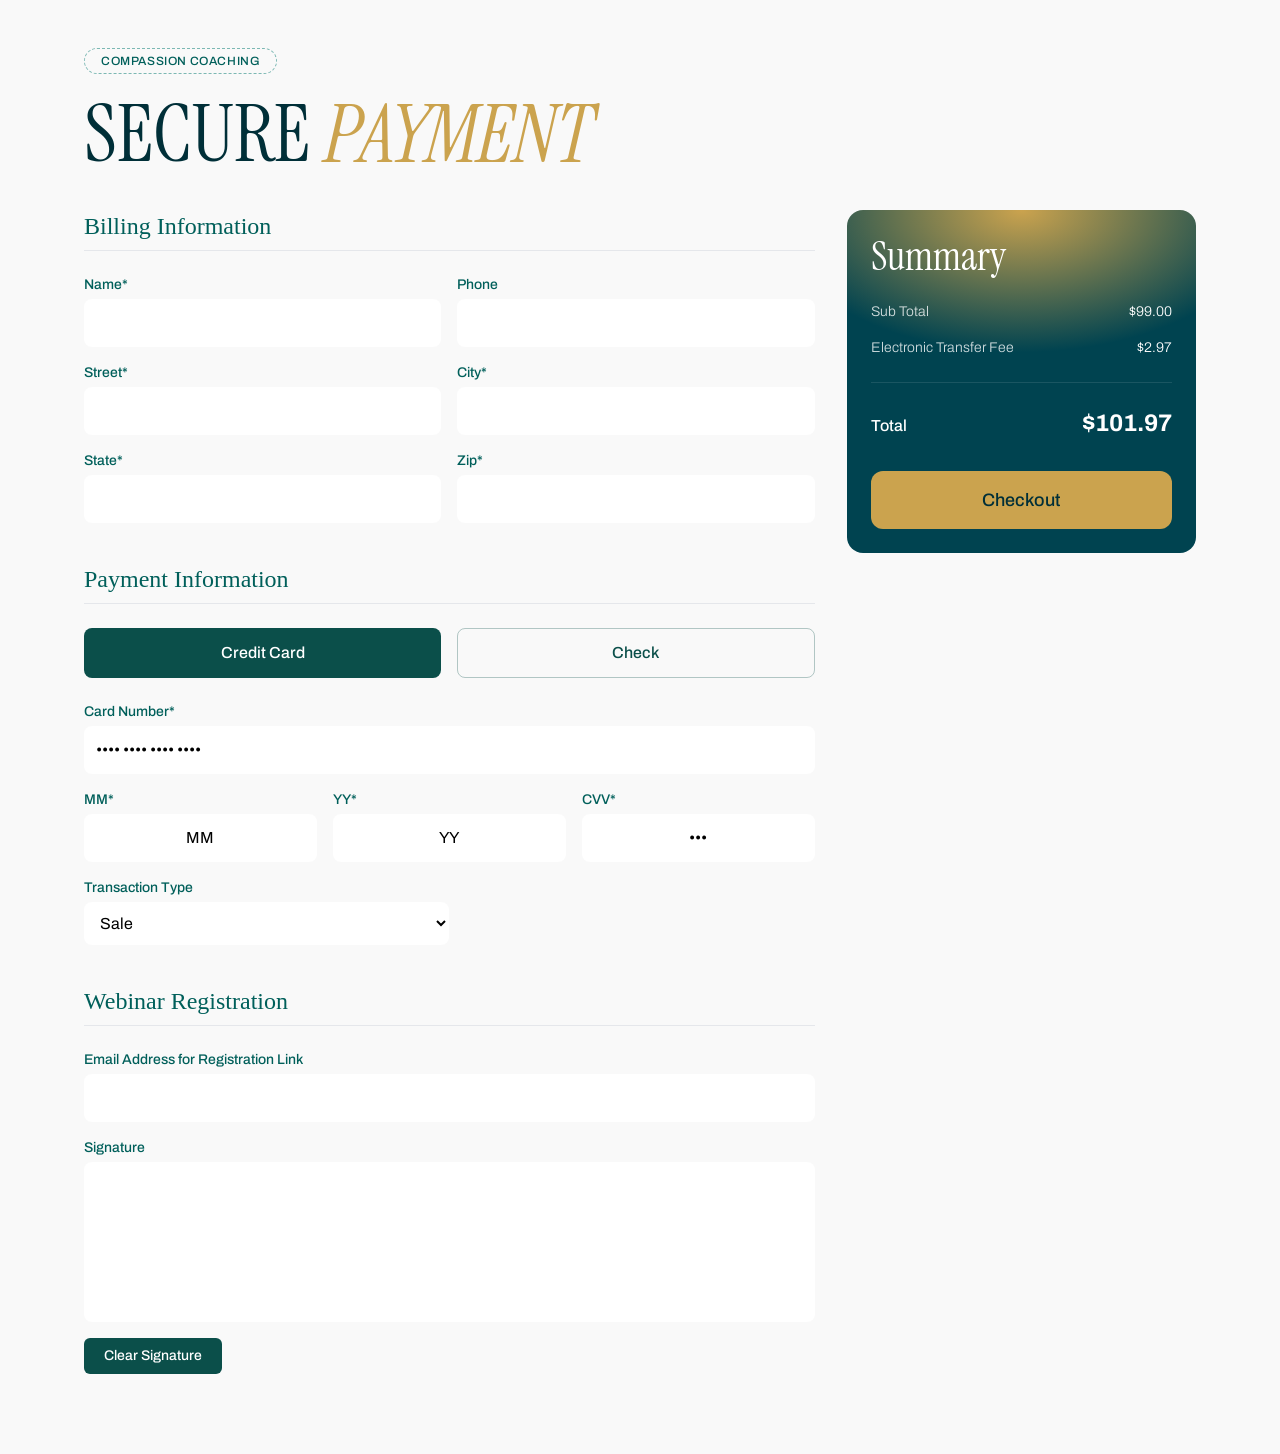
==== payment.html @ c7cd7813 "payment page" ====
<!doctype html>
<html lang="en">

<head>
    <meta charset="UTF-8" />
    <meta name="viewport" content="width=device-width, initial-scale=1.0" />
    <title>The Friehiet Course</title>
    <link rel="stylesheet" href="assets/css/splide.min.css" />
    <link rel="stylesheet" href="assets/css/style.css" />
</head>

<body>

    <section class="bg-[#f9f9f9] min-h-screen py-12 px-4 md:px-8 lg:px-16">

        <div class="container">
            <form class="mb-8">

                <div class="mb-8">
                    <div
                        class="inline-block border border-dashed border-teal-700/50 rounded-full px-4 py-1 text-xs uppercase tracking-wider font-medium mb-4 text-teal-800">
                        Compassion Coaching
                    </div>
                    <h1 class="text-primary text-[80px] font-normal leading-[110%] font-instrument">
                        SECURE <span class="text-secondary instrument-font-italic">PAYMENT</span>
                    </h1>
                </div>

                <div class="grid grid-cols-1 lg:grid-cols-3 gap-8 items-start">

                    <div class="lg:col-span-2 space-y-10">

                        <!-- Billing -->
                        <div>
                            <h2 class="text-2xl font-serif text-teal-800 border-b border-gray-200 pb-2 mb-6">
                                Billing Information
                            </h2>

                            <div class="grid grid-cols-1 md:grid-cols-2 gap-4">
                                <div>
                                    <label class="block text-sm font-medium text-teal-800 mb-1">Name*</label>
                                    <input type="text" required
                                        class="w-full bg-white border-0 rounded-lg p-3 focus:ring-2 focus:ring-teal-700 outline-none">
                                </div>

                                <div>
                                    <label class="block text-sm font-medium text-teal-800 mb-1">Phone</label>
                                    <input type="tel"
                                        class="w-full bg-white border-0 rounded-lg p-3 focus:ring-2 focus:ring-teal-700 outline-none">
                                </div>

                                <div>
                                    <label class="block text-sm font-medium text-teal-800 mb-1">Street*</label>
                                    <input type="text" required
                                        class="w-full bg-white border-0 rounded-lg p-3 focus:ring-2 focus:ring-teal-700 outline-none">
                                </div>

                                <div>
                                    <label class="block text-sm font-medium text-teal-800 mb-1">City*</label>
                                    <input type="text" required
                                        class="w-full bg-white border-0 rounded-lg p-3 focus:ring-2 focus:ring-teal-700 outline-none">
                                </div>

                                <div>
                                    <label class="block text-sm font-medium text-teal-800 mb-1">State*</label>
                                    <input type="text" required
                                        class="w-full bg-white border-0 rounded-lg p-3 focus:ring-2 focus:ring-teal-700 outline-none">
                                </div>

                                <div>
                                    <label class="block text-sm font-medium text-teal-800 mb-1">Zip*</label>
                                    <input type="text" required
                                        class="w-full bg-white border-0 rounded-lg p-3 focus:ring-2 focus:ring-teal-700 outline-none">
                                </div>
                            </div>
                        </div>

                        <!-- Payment -->
                        <div>
                            <h2 class="text-2xl font-serif text-teal-800 border-b border-gray-200 pb-2 mb-6">
                                Payment Information
                            </h2>

                            <div class="grid grid-cols-2 gap-4 mb-6">
                                <button type="button" class="bg-teal-900 text-white font-medium py-3 rounded-lg">
                                    Credit Card
                                </button>
                                <button type="button"
                                    class="bg-transparent border border-teal-900/30 text-teal-900 font-medium py-3 rounded-lg hover:bg-white transition-colors">
                                    Check
                                </button>
                            </div>

                            <div class="space-y-4">

                                <div>
                                    <label class="block text-sm font-medium text-teal-800 mb-1">Card Number*</label>
                                    <input type="text" required placeholder="•••• •••• •••• ••••"
                                        class="w-full bg-white border-0 rounded-lg p-3 focus:ring-2 focus:ring-teal-700 outline-none">
                                </div>

                                <div class="grid grid-cols-3 gap-4">
                                    <div>
                                        <label class="block text-sm font-medium text-teal-800 mb-1">MM*</label>
                                        <input type="text" required maxlength="2" placeholder="MM"
                                            class="w-full bg-white border-0 rounded-lg p-3 text-center focus:ring-2 focus:ring-teal-700 outline-none">
                                    </div>

                                    <div>
                                        <label class="block text-sm font-medium text-teal-800 mb-1">YY*</label>
                                        <input type="text" required maxlength="2" placeholder="YY"
                                            class="w-full bg-white border-0 rounded-lg p-3 text-center focus:ring-2 focus:ring-teal-700 outline-none">
                                    </div>

                                    <div>
                                        <label class="block text-sm font-medium text-teal-800 mb-1">CVV*</label>
                                        <input type="password" required maxlength="4" placeholder="•••"
                                            class="w-full bg-white border-0 rounded-lg p-3 text-center focus:ring-2 focus:ring-teal-700 outline-none">
                                    </div>
                                </div>

                                <div class="w-full md:w-1/2">
                                    <label class="block text-sm font-medium text-teal-800 mb-1">Transaction Type</label>
                                    <select
                                        class="w-full bg-white border-0 rounded-lg p-3 focus:ring-2 focus:ring-teal-700 outline-none">
                                        <option>Sale</option>
                                        <option>Authorization</option>
                                    </select>
                                </div>

                            </div>
                        </div>

                        <!-- Registration -->
                        <div class="space-y-4">
                            <h2 class="text-2xl font-serif text-teal-800 border-b border-gray-200 pb-2 mb-6">
                                Webinar Registration
                            </h2>

                            <div>
                                <label class="block text-sm font-medium text-teal-800 mb-1">
                                    Email Address for Registration Link
                                </label>
                                <input type="email"
                                    class="w-full bg-white border-0 rounded-lg p-3 focus:ring-2 focus:ring-teal-700 outline-none">
                            </div>

                            <div>
                                <label class="block text-sm font-medium text-teal-800 mb-1">
                                    Signature
                                </label>
                                <div
                                    class="w-full bg-white border-0 rounded-lg h-40 relative focus-within:ring-2 focus-within:ring-teal-700">
                                    <canvas class="w-full h-full rounded-lg absolute inset-0"></canvas>
                                </div>
                            </div>

                            <button type="button"
                                class="bg-teal-900 text-white px-5 py-2 rounded-md text-sm font-medium hover:bg-teal-800 transition-colors">
                                Clear Signature
                            </button>
                        </div>

                    </div>

                    <!-- Summary -->
                    <div class="lg:col-span-1 lg:sticky lg:top-12">
                        <div
                            class="rounded-2xl p-6 text-white relative overflow-hidden bg-[url('/assets/images/summary-card-bg.svg')] bg-cover bg-center">

                            <h3 class="text-white text-[40px] font-normal leading-[110%] font-instrument mb-6">Summary</h3>

                            <div class="space-y-4 text-sm font-light border-b border-white/10 pb-6">
                                <div class="flex justify-between">
                                    <span class="opacity-80">Sub Total</span>
                                    <span>$99.00</span>
                                </div>
                                <div class="flex justify-between">
                                    <span class="opacity-80">Electronic Transfer Fee</span>
                                    <span>$2.97</span>
                                </div>
                            </div>

                            <div class="flex justify-between items-baseline pt-6 mb-8">
                                <span class="text-base font-medium">Total</span>
                                <span class="text-2xl font-bold">$101.97</span>
                            </div>

                            <div class="w-full">
                                <a href="#"
                                    class="gsap-text-hover w-full block px-5 sm:px-8 py-3.75 rounded-xl bg-secondary text-primary text-lg font-medium hover:bg-white hover:text-secondary transition duration-300 justify-center">

                                    <span class="gsap-text-hover-inner">
                                        <span class="text">Checkout</span>
                                        <span class="text-hover">Checkout</span>
                                    </span>

                                </a>
                            </div>

                        </div>
                    </div>

                </div>

            </form>
        </div>

    </section>

    <script src="assets/js/gsap.min.js"></script>
    <script src="assets/js/ScrollTrigger.min.js"></script>
    <script src="assets/js/SplitText.min.js"></script>
    <script src="assets/js/splide.min.js"></script>
    <script src="assets/js/splide-extension-auto-scroll.min.js"></script>
    <script src="assets/js/lenis.min.js"></script>
    <script src="assets/js/script.js"></script>

</body>

</html>
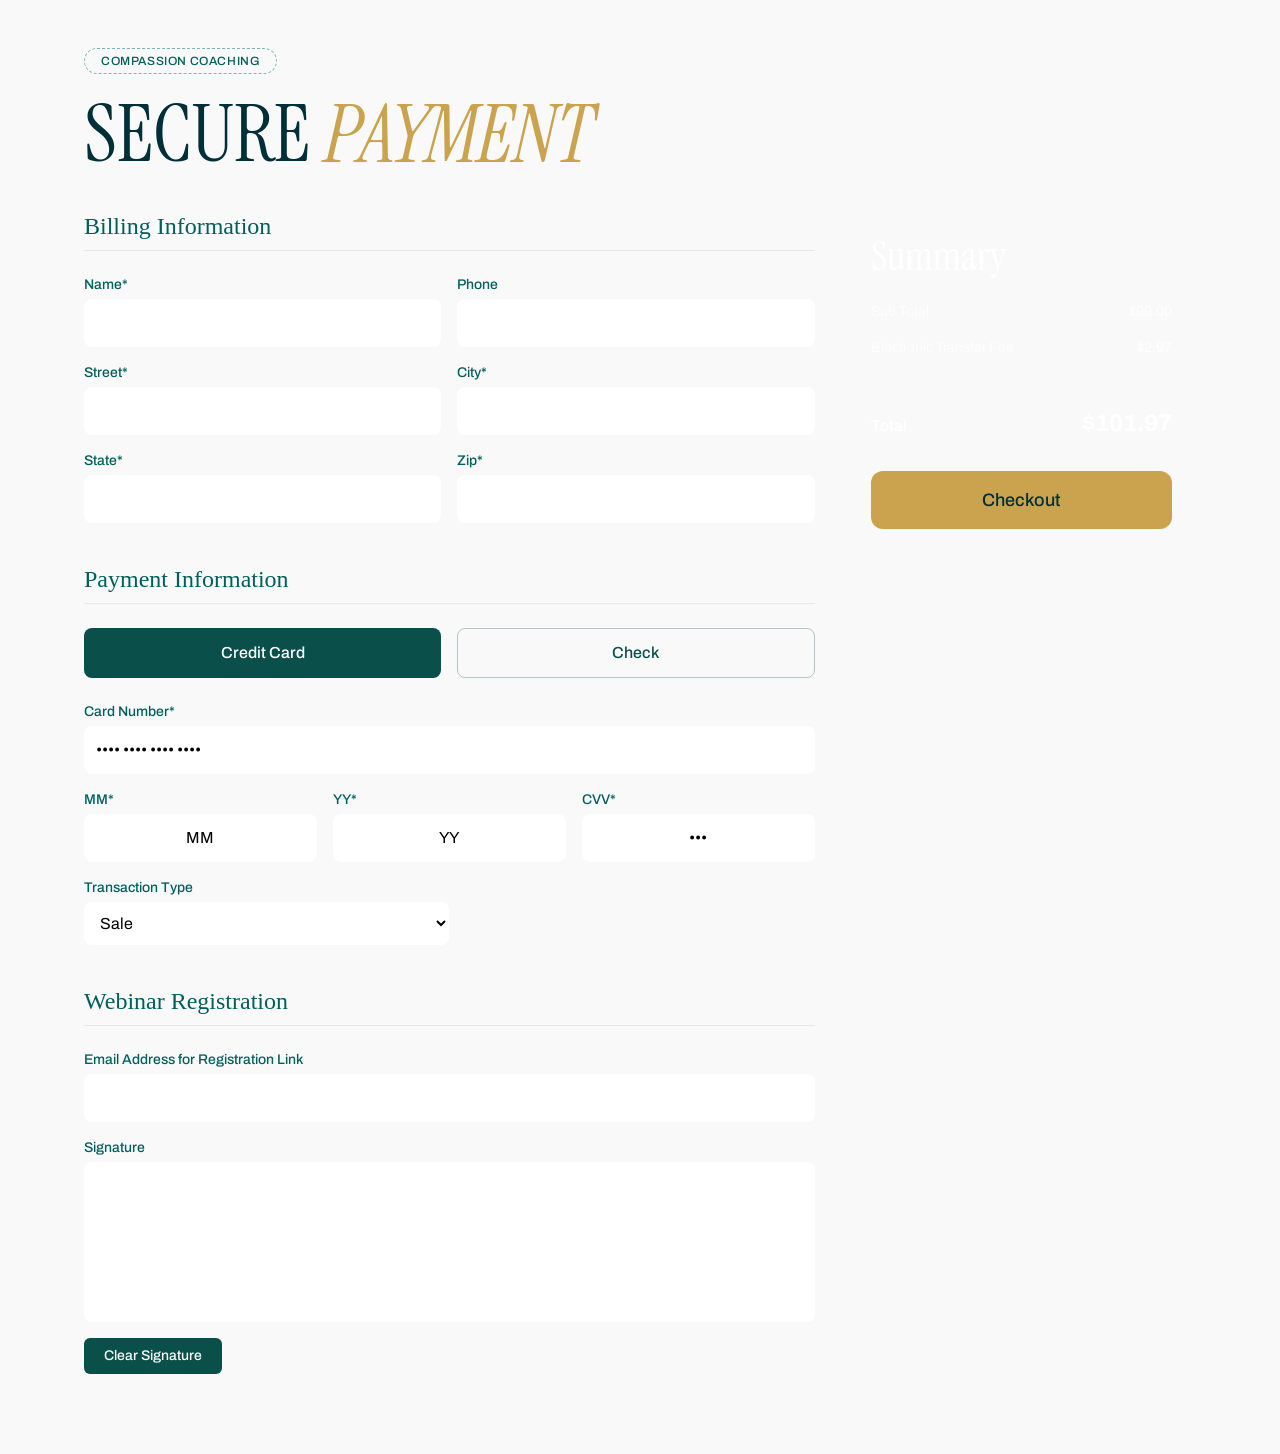
==== commit eb438354: "payment page images" ====
--- a/payment.html
+++ b/payment.html
@@ -166,7 +166,7 @@
                     <!-- Summary -->
                     <div class="lg:col-span-1 lg:sticky lg:top-12">
                         <div
-                            class="rounded-2xl p-6 text-white relative overflow-hidden bg-[url('/assets/images/summary-card-bg.svg')] bg-cover bg-center">
+                            class="rounded-2xl p-6 text-white relative overflow-hidden bg-[url('assets/images/summary-card-bg.svg')] bg-cover bg-center">
 
                             <h3 class="text-white text-[40px] font-normal leading-[110%] font-instrument mb-6">Summary</h3>
 
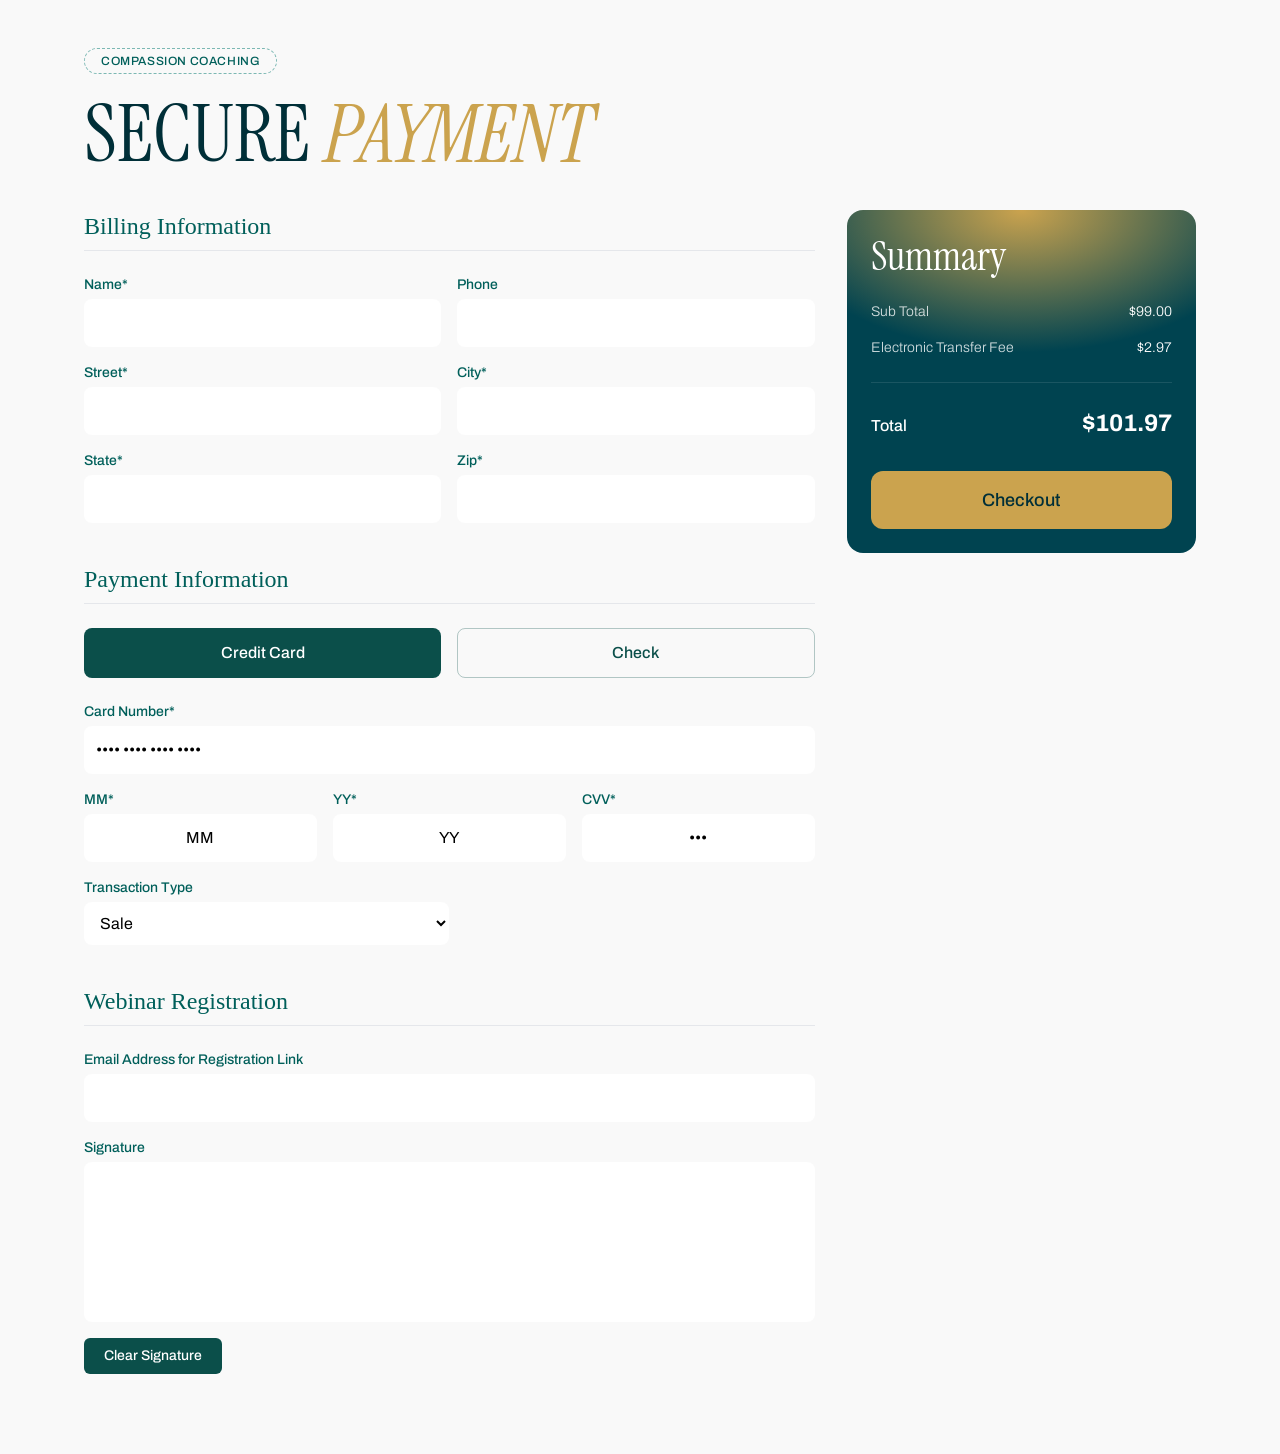
==== commit cb740186: "images fixed" ====
--- a/payment.html
+++ b/payment.html
@@ -166,7 +166,7 @@
                     <!-- Summary -->
                     <div class="lg:col-span-1 lg:sticky lg:top-12">
                         <div
-                            class="rounded-2xl p-6 text-white relative overflow-hidden bg-[url('assets/images/summary-card-bg.svg')] bg-cover bg-center">
+                            class="rounded-2xl p-6 text-white relative overflow-hidden bg-[url('/assets/images/summary-card-bg.svg')] bg-cover bg-center">
 
                             <h3 class="text-white text-[40px] font-normal leading-[110%] font-instrument mb-6">Summary</h3>
 
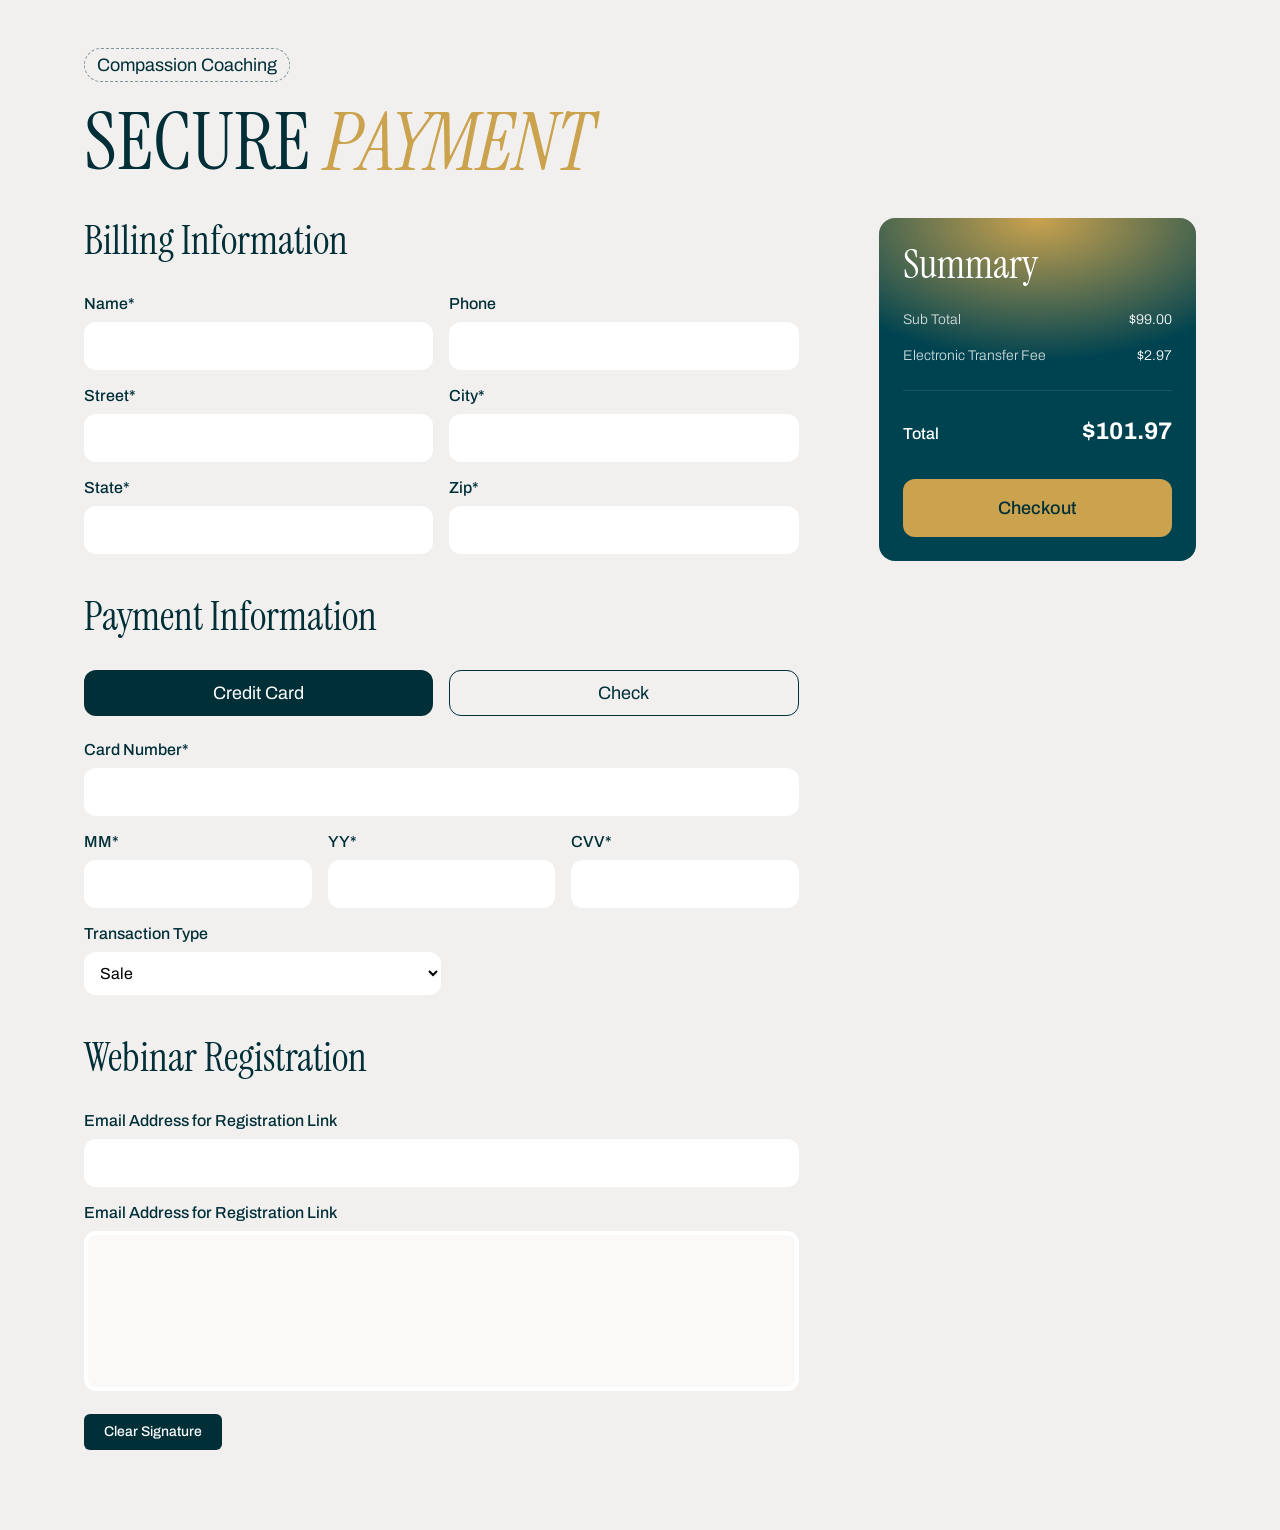
==== commit 7618359c: "images fixed" ====
--- a/payment.html
+++ b/payment.html
@@ -4,21 +4,21 @@
 <head>
     <meta charset="UTF-8" />
     <meta name="viewport" content="width=device-width, initial-scale=1.0" />
-    <title>The Friehiet Course</title>
+    <title>Secure Payment</title>
     <link rel="stylesheet" href="assets/css/splide.min.css" />
     <link rel="stylesheet" href="assets/css/style.css" />
 </head>
 
 <body>
 
-    <section class="bg-[#f9f9f9] min-h-screen py-12 px-4 md:px-8 lg:px-16">
+    <section class="bg-offwhite min-h-screen py-12 px-4 md:px-8 lg:px-16">
 
         <div class="container">
             <form class="mb-8">
 
                 <div class="mb-8">
                     <div
-                        class="inline-block border border-dashed border-teal-700/50 rounded-full px-4 py-1 text-xs uppercase tracking-wider font-medium mb-4 text-teal-800">
+                        class="inline-block border border-dashed border-primary/48 rounded-full px-3 py-1 text-primary text-lg font-normal leading-6 mb-4">
                         Compassion Coaching
                     </div>
                     <h1 class="text-primary text-[80px] font-normal leading-[110%] font-instrument">
@@ -26,67 +26,67 @@
                     </h1>
                 </div>
 
-                <div class="grid grid-cols-1 lg:grid-cols-3 gap-8 items-start">
+                <div class="grid grid-cols-1 lg:grid-cols-3 gap-20 items-start">
 
                     <div class="lg:col-span-2 space-y-10">
 
                         <!-- Billing -->
                         <div>
-                            <h2 class="text-2xl font-serif text-teal-800 border-b border-gray-200 pb-2 mb-6">
+                            <h2 class="text-primary text-[40px] font-normal leading-[110%] font-instrument pb-2 mb-6">
                                 Billing Information
                             </h2>
 
                             <div class="grid grid-cols-1 md:grid-cols-2 gap-4">
                                 <div>
-                                    <label class="block text-sm font-medium text-teal-800 mb-1">Name*</label>
-                                    <input type="text" required
-                                        class="w-full bg-white border-0 rounded-lg p-3 focus:ring-2 focus:ring-teal-700 outline-none">
-                                </div>
-
-                                <div>
-                                    <label class="block text-sm font-medium text-teal-800 mb-1">Phone</label>
+                                    <label class="block text-base font-medium leading-5 text-primary mb-2">Name*</label>
+                                    <input type="text" required
+                                        class="w-full bg-white border-0 rounded-xl p-3 focus:ring-2 focus:ring-secondary/50 outline-none">
+                                </div>
+
+                                <div>
+                                    <label class="block text-base font-medium leading-5 text-primary mb-2">Phone</label>
                                     <input type="tel"
-                                        class="w-full bg-white border-0 rounded-lg p-3 focus:ring-2 focus:ring-teal-700 outline-none">
-                                </div>
-
-                                <div>
-                                    <label class="block text-sm font-medium text-teal-800 mb-1">Street*</label>
-                                    <input type="text" required
-                                        class="w-full bg-white border-0 rounded-lg p-3 focus:ring-2 focus:ring-teal-700 outline-none">
-                                </div>
-
-                                <div>
-                                    <label class="block text-sm font-medium text-teal-800 mb-1">City*</label>
-                                    <input type="text" required
-                                        class="w-full bg-white border-0 rounded-lg p-3 focus:ring-2 focus:ring-teal-700 outline-none">
-                                </div>
-
-                                <div>
-                                    <label class="block text-sm font-medium text-teal-800 mb-1">State*</label>
-                                    <input type="text" required
-                                        class="w-full bg-white border-0 rounded-lg p-3 focus:ring-2 focus:ring-teal-700 outline-none">
-                                </div>
-
-                                <div>
-                                    <label class="block text-sm font-medium text-teal-800 mb-1">Zip*</label>
-                                    <input type="text" required
-                                        class="w-full bg-white border-0 rounded-lg p-3 focus:ring-2 focus:ring-teal-700 outline-none">
+                                        class="w-full bg-white border-0 rounded-xl p-3 focus:ring-2 focus:ring-secondary/50 outline-none">
+                                </div>
+
+                                <div>
+                                    <label class="block text-base font-medium leading-5 text-primary mb-2">Street*</label>
+                                    <input type="text" required
+                                        class="w-full bg-white border-0 rounded-xl p-3 focus:ring-2 focus:ring-secondary/50 outline-none">
+                                </div>
+
+                                <div>
+                                    <label class="block text-base font-medium leading-5 text-primary mb-2">City*</label>
+                                    <input type="text" required
+                                        class="w-full bg-white border-0 rounded-xl p-3 focus:ring-2 focus:ring-secondary/50 outline-none">
+                                </div>
+
+                                <div>
+                                    <label class="block text-base font-medium leading-5 text-primary mb-2">State*</label>
+                                    <input type="text" required
+                                        class="w-full bg-white border-0 rounded-xl p-3 focus:ring-2 focus:ring-secondary/50 outline-none">
+                                </div>
+
+                                <div>
+                                    <label class="block text-base font-medium leading-5 text-primary mb-2">Zip*</label>
+                                    <input type="text" required
+                                        class="w-full bg-white border-0 rounded-xl p-3 focus:ring-2 focus:ring-secondary/50 outline-none">
                                 </div>
                             </div>
                         </div>
 
                         <!-- Payment -->
                         <div>
-                            <h2 class="text-2xl font-serif text-teal-800 border-b border-gray-200 pb-2 mb-6">
+                            <h2 class="text-primary text-[40px] font-normal leading-[110%] font-instrument pb-2 mb-6">
                                 Payment Information
                             </h2>
 
                             <div class="grid grid-cols-2 gap-4 mb-6">
-                                <button type="button" class="bg-teal-900 text-white font-medium py-3 rounded-lg">
+                                <button type="button" class="bg-primary text-white text-lg font-normal leading-6 py-2.5 rounded-xl">
                                     Credit Card
                                 </button>
                                 <button type="button"
-                                    class="bg-transparent border border-teal-900/30 text-teal-900 font-medium py-3 rounded-lg hover:bg-white transition-colors">
+                                    class="text-lg font-normal leading-6 bg-transparent border border-primary text-primary py-2.5 rounded-xl hover:bg-white transition-colors">
                                     Check
                                 </button>
                             </div>
@@ -94,35 +94,35 @@
                             <div class="space-y-4">
 
                                 <div>
-                                    <label class="block text-sm font-medium text-teal-800 mb-1">Card Number*</label>
-                                    <input type="text" required placeholder="•••• •••• •••• ••••"
-                                        class="w-full bg-white border-0 rounded-lg p-3 focus:ring-2 focus:ring-teal-700 outline-none">
+                                    <label class="block text-base font-medium leading-5 text-primary mb-2">Card Number*</label>
+                                    <input type="text" required placeholder=""
+                                        class="w-full bg-white border-0 rounded-xl p-3 focus:ring-2 focus:ring-secondary/50 outline-none">
                                 </div>
 
                                 <div class="grid grid-cols-3 gap-4">
                                     <div>
-                                        <label class="block text-sm font-medium text-teal-800 mb-1">MM*</label>
-                                        <input type="text" required maxlength="2" placeholder="MM"
-                                            class="w-full bg-white border-0 rounded-lg p-3 text-center focus:ring-2 focus:ring-teal-700 outline-none">
+                                        <label class="block text-base font-medium leading-5 text-primary mb-2">MM*</label>
+                                        <input type="text" required maxlength="2" placeholder=""
+                                            class="w-full bg-white border-0 rounded-xl p-3 text-center focus:ring-2 focus:ring-secondary/50 outline-none">
                                     </div>
 
                                     <div>
-                                        <label class="block text-sm font-medium text-teal-800 mb-1">YY*</label>
-                                        <input type="text" required maxlength="2" placeholder="YY"
-                                            class="w-full bg-white border-0 rounded-lg p-3 text-center focus:ring-2 focus:ring-teal-700 outline-none">
+                                        <label class="block text-base font-medium leading-5 text-primary mb-2">YY*</label>
+                                        <input type="text" required maxlength="2" placeholder=""
+                                            class="w-full bg-white border-0 rounded-xl p-3 text-center focus:ring-2 focus:ring-secondary/50 outline-none">
                                     </div>
 
                                     <div>
-                                        <label class="block text-sm font-medium text-teal-800 mb-1">CVV*</label>
-                                        <input type="password" required maxlength="4" placeholder="•••"
-                                            class="w-full bg-white border-0 rounded-lg p-3 text-center focus:ring-2 focus:ring-teal-700 outline-none">
+                                        <label class="block text-base font-medium leading-5 text-primary mb-2">CVV*</label>
+                                        <input type="password" required maxlength="4" placeholder=""
+                                            class="w-full bg-white border-0 rounded-xl p-3 text-center focus:ring-2 focus:ring-secondary/50 outline-none">
                                     </div>
                                 </div>
 
                                 <div class="w-full md:w-1/2">
-                                    <label class="block text-sm font-medium text-teal-800 mb-1">Transaction Type</label>
+                                    <label class="block text-base font-medium leading-5 text-primary mb-2">Transaction Type</label>
                                     <select
-                                        class="w-full bg-white border-0 rounded-lg p-3 focus:ring-2 focus:ring-teal-700 outline-none">
+                                        class="w-full bg-white border-0 rounded-xl p-3 focus:ring-2 focus:ring-secondary/50 outline-none">
                                         <option>Sale</option>
                                         <option>Authorization</option>
                                     </select>
@@ -133,30 +133,31 @@
 
                         <!-- Registration -->
                         <div class="space-y-4">
-                            <h2 class="text-2xl font-serif text-teal-800 border-b border-gray-200 pb-2 mb-6">
+                            <h2 class="text-primary text-[40px] font-normal leading-[110%] font-instrument pb-2 mb-6">
                                 Webinar Registration
                             </h2>
 
                             <div>
-                                <label class="block text-sm font-medium text-teal-800 mb-1">
+                                <label class="block text-base font-medium leading-5 text-primary mb-2">
                                     Email Address for Registration Link
                                 </label>
                                 <input type="email"
-                                    class="w-full bg-white border-0 rounded-lg p-3 focus:ring-2 focus:ring-teal-700 outline-none">
+                                    class="w-full bg-white border-0 rounded-xl p-3 focus:ring-2 focus:ring-secondary/50 outline-none">
                             </div>
 
                             <div>
-                                <label class="block text-sm font-medium text-teal-800 mb-1">
-                                    Signature
+                                <label class="block text-base font-medium leading-5 text-primary mb-2">
+                                    Email Address for Registration Link
                                 </label>
-                                <div
-                                    class="w-full bg-white border-0 rounded-lg h-40 relative focus-within:ring-2 focus-within:ring-teal-700">
-                                    <canvas class="w-full h-full rounded-lg absolute inset-0"></canvas>
-                                </div>
+
+                                <textarea
+                                    placeholder=""
+                                    class="w-full bg-[#FBF9F8] border-4 border-white rounded-xl min-h-40 p-4 text-primary resize-none outline-none focus:ring-4 focus:ring-secondary/50"
+                                ></textarea>
                             </div>
 
                             <button type="button"
-                                class="bg-teal-900 text-white px-5 py-2 rounded-md text-sm font-medium hover:bg-teal-800 transition-colors">
+                                class="bg-primary text-white px-5 py-2 rounded-md text-sm font-medium hover:bg-white hover:text-primary transition-colors">
                                 Clear Signature
                             </button>
                         </div>
@@ -166,7 +167,7 @@
                     <!-- Summary -->
                     <div class="lg:col-span-1 lg:sticky lg:top-12">
                         <div
-                            class="rounded-2xl p-6 text-white relative overflow-hidden bg-[url('/assets/images/summary-card-bg.svg')] bg-cover bg-center">
+                            class="rounded-2xl p-6 text-white relative overflow-hidden bg-[url('../images/summary-card-bg.svg')] bg-cover bg-center">
 
                             <h3 class="text-white text-[40px] font-normal leading-[110%] font-instrument mb-6">Summary</h3>
 
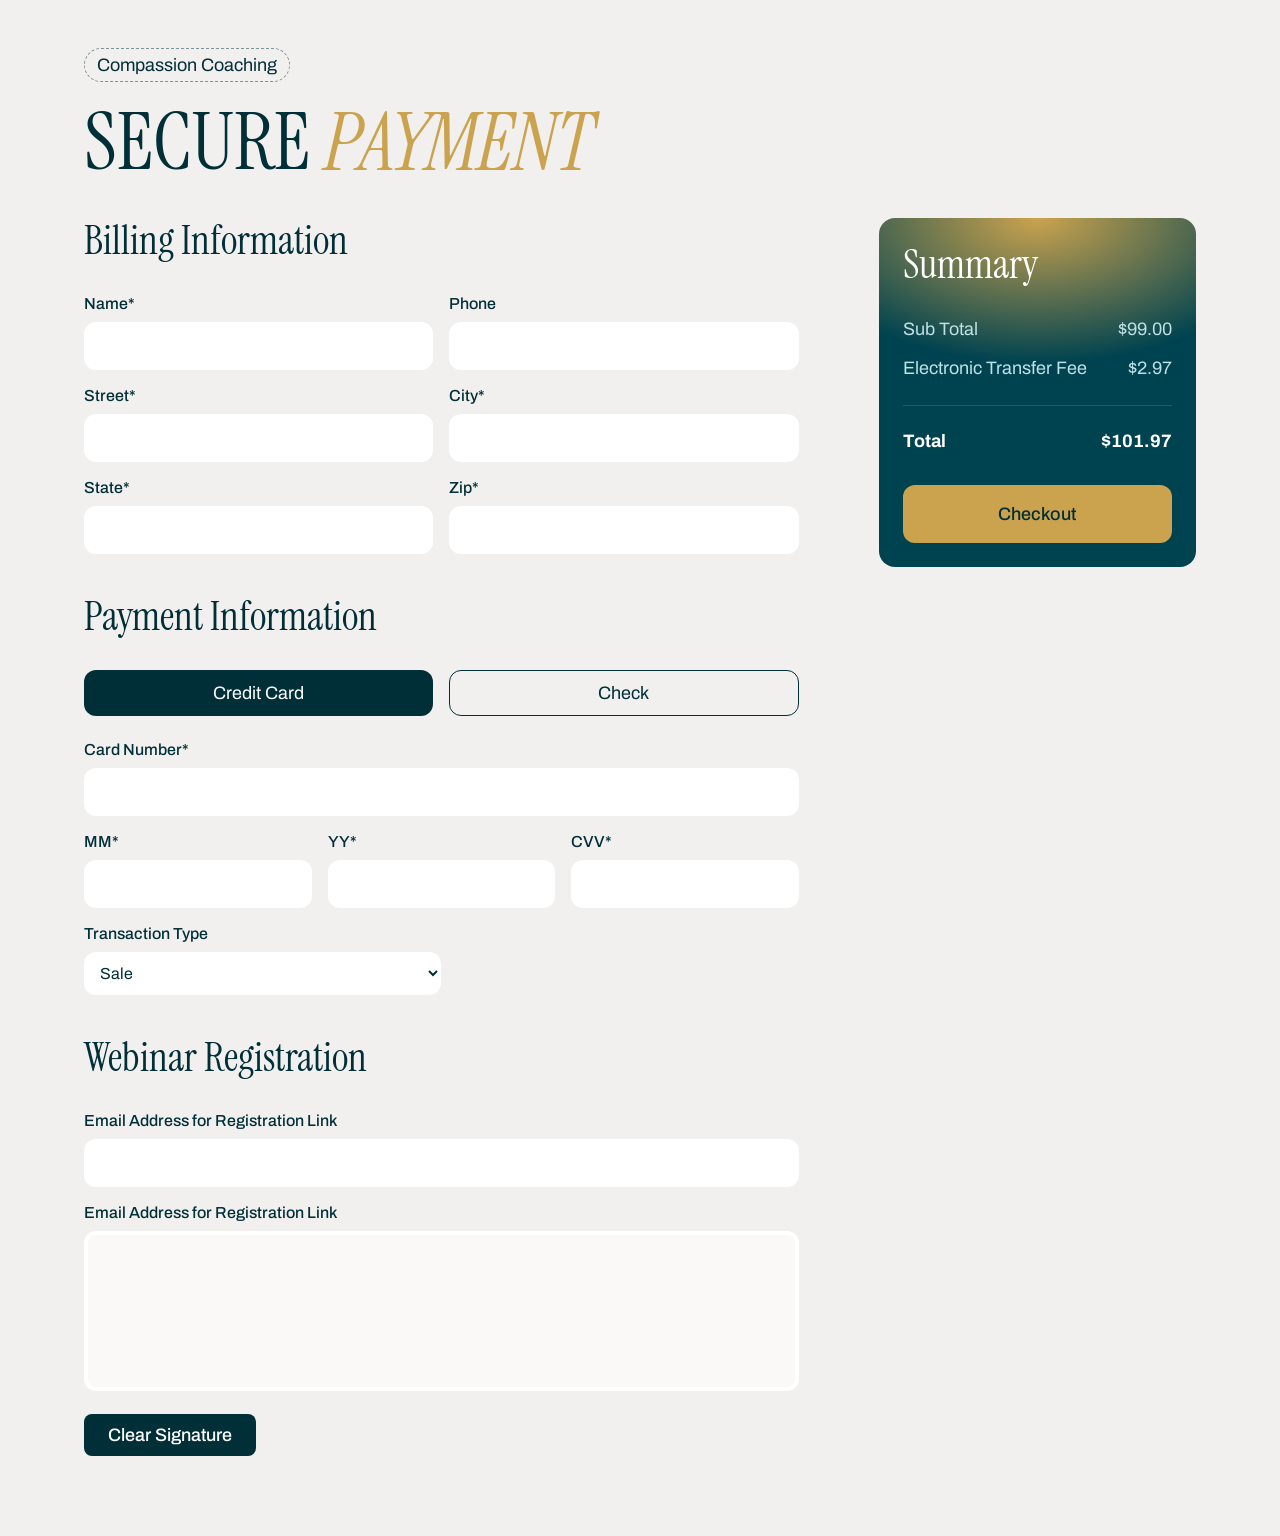
==== commit 694d4f9e: "complete" ====
--- a/payment.html
+++ b/payment.html
@@ -40,37 +40,37 @@
                                 <div>
                                     <label class="block text-base font-medium leading-5 text-primary mb-2">Name*</label>
                                     <input type="text" required
-                                        class="w-full bg-white border-0 rounded-xl p-3 focus:ring-2 focus:ring-secondary/50 outline-none">
+                                        class="w-full bg-white text-primary border-0 rounded-xl p-3 focus:ring-2 focus:ring-secondary/50 outline-none">
                                 </div>
 
                                 <div>
                                     <label class="block text-base font-medium leading-5 text-primary mb-2">Phone</label>
                                     <input type="tel"
-                                        class="w-full bg-white border-0 rounded-xl p-3 focus:ring-2 focus:ring-secondary/50 outline-none">
+                                        class="w-full bg-white text-primary border-0 rounded-xl p-3 focus:ring-2 focus:ring-secondary/50 outline-none">
                                 </div>
 
                                 <div>
                                     <label class="block text-base font-medium leading-5 text-primary mb-2">Street*</label>
                                     <input type="text" required
-                                        class="w-full bg-white border-0 rounded-xl p-3 focus:ring-2 focus:ring-secondary/50 outline-none">
+                                        class="w-full bg-white text-primary border-0 rounded-xl p-3 focus:ring-2 focus:ring-secondary/50 outline-none">
                                 </div>
 
                                 <div>
                                     <label class="block text-base font-medium leading-5 text-primary mb-2">City*</label>
                                     <input type="text" required
-                                        class="w-full bg-white border-0 rounded-xl p-3 focus:ring-2 focus:ring-secondary/50 outline-none">
+                                        class="w-full bg-white text-primary border-0 rounded-xl p-3 focus:ring-2 focus:ring-secondary/50 outline-none">
                                 </div>
 
                                 <div>
                                     <label class="block text-base font-medium leading-5 text-primary mb-2">State*</label>
                                     <input type="text" required
-                                        class="w-full bg-white border-0 rounded-xl p-3 focus:ring-2 focus:ring-secondary/50 outline-none">
+                                        class="w-full bg-white text-primary border-0 rounded-xl p-3 focus:ring-2 focus:ring-secondary/50 outline-none">
                                 </div>
 
                                 <div>
                                     <label class="block text-base font-medium leading-5 text-primary mb-2">Zip*</label>
                                     <input type="text" required
-                                        class="w-full bg-white border-0 rounded-xl p-3 focus:ring-2 focus:ring-secondary/50 outline-none">
+                                        class="w-full bg-white text-primary border-0 rounded-xl p-3 focus:ring-2 focus:ring-secondary/50 outline-none">
                                 </div>
                             </div>
                         </div>
@@ -96,33 +96,33 @@
                                 <div>
                                     <label class="block text-base font-medium leading-5 text-primary mb-2">Card Number*</label>
                                     <input type="text" required placeholder=""
-                                        class="w-full bg-white border-0 rounded-xl p-3 focus:ring-2 focus:ring-secondary/50 outline-none">
+                                        class="w-full bg-white text-primary border-0 rounded-xl p-3 focus:ring-2 focus:ring-secondary/50 outline-none">
                                 </div>
 
                                 <div class="grid grid-cols-3 gap-4">
                                     <div>
                                         <label class="block text-base font-medium leading-5 text-primary mb-2">MM*</label>
                                         <input type="text" required maxlength="2" placeholder=""
-                                            class="w-full bg-white border-0 rounded-xl p-3 text-center focus:ring-2 focus:ring-secondary/50 outline-none">
+                                            class="w-full bg-white text-primary border-0 rounded-xl p-3 text-center focus:ring-2 focus:ring-secondary/50 outline-none">
                                     </div>
 
                                     <div>
                                         <label class="block text-base font-medium leading-5 text-primary mb-2">YY*</label>
                                         <input type="text" required maxlength="2" placeholder=""
-                                            class="w-full bg-white border-0 rounded-xl p-3 text-center focus:ring-2 focus:ring-secondary/50 outline-none">
+                                            class="w-full bg-white text-primary border-0 rounded-xl p-3 text-center focus:ring-2 focus:ring-secondary/50 outline-none">
                                     </div>
 
                                     <div>
                                         <label class="block text-base font-medium leading-5 text-primary mb-2">CVV*</label>
                                         <input type="password" required maxlength="4" placeholder=""
-                                            class="w-full bg-white border-0 rounded-xl p-3 text-center focus:ring-2 focus:ring-secondary/50 outline-none">
+                                            class="w-full bg-white text-primary border-0 rounded-xl p-3 text-center focus:ring-2 focus:ring-secondary/50 outline-none">
                                     </div>
                                 </div>
 
                                 <div class="w-full md:w-1/2">
                                     <label class="block text-base font-medium leading-5 text-primary mb-2">Transaction Type</label>
                                     <select
-                                        class="w-full bg-white border-0 rounded-xl p-3 focus:ring-2 focus:ring-secondary/50 outline-none">
+                                        class="w-full bg-white text-primary border-0 rounded-xl p-3 focus:ring-2 focus:ring-secondary/50 outline-none">
                                         <option>Sale</option>
                                         <option>Authorization</option>
                                     </select>
@@ -142,7 +142,7 @@
                                     Email Address for Registration Link
                                 </label>
                                 <input type="email"
-                                    class="w-full bg-white border-0 rounded-xl p-3 focus:ring-2 focus:ring-secondary/50 outline-none">
+                                    class="w-full bg-white text-primary border-0 rounded-xl p-3 focus:ring-2 focus:ring-secondary/50 outline-none">
                             </div>
 
                             <div>
@@ -152,12 +152,12 @@
 
                                 <textarea
                                     placeholder=""
-                                    class="w-full bg-[#FBF9F8] border-4 border-white rounded-xl min-h-40 p-4 text-primary resize-none outline-none focus:ring-4 focus:ring-secondary/50"
+                                    class="w-full bg-[#FBF9F8] border-4 border-white rounded-xl min-h-40 p-4 text-primary resize-none outline-none focus:ring-1 focus:ring-secondary/50"
                                 ></textarea>
                             </div>
 
                             <button type="button"
-                                class="bg-primary text-white px-5 py-2 rounded-md text-sm font-medium hover:bg-white hover:text-primary transition-colors">
+                                class="bg-primary text-white px-6 py-2.25 rounded-lg text-lg font-medium leading-6 hover:bg-secondary hover:text-primary transition-colors">
                                 Clear Signature
                             </button>
                         </div>
@@ -169,22 +169,22 @@
                         <div
                             class="rounded-2xl p-6 text-white relative overflow-hidden bg-[url('../images/summary-card-bg.svg')] bg-cover bg-center">
 
-                            <h3 class="text-white text-[40px] font-normal leading-[110%] font-instrument mb-6">Summary</h3>
-
-                            <div class="space-y-4 text-sm font-light border-b border-white/10 pb-6">
+                            <h3 class="text-white text-[40px] font-normal leading-[110%] font-instrument mb-8">Summary</h3>
+
+                            <div class="space-y-4 text-[#BFE0E6] text-lg font-normal leading-[130%] border-b border-white/12 pb-6">
                                 <div class="flex justify-between">
-                                    <span class="opacity-80">Sub Total</span>
+                                    <span class="">Sub Total</span>
                                     <span>$99.00</span>
                                 </div>
                                 <div class="flex justify-between">
-                                    <span class="opacity-80">Electronic Transfer Fee</span>
+                                    <span class="">Electronic Transfer Fee</span>
                                     <span>$2.97</span>
                                 </div>
                             </div>
 
                             <div class="flex justify-between items-baseline pt-6 mb-8">
-                                <span class="text-base font-medium">Total</span>
-                                <span class="text-2xl font-bold">$101.97</span>
+                                <span class="text-lg font-bold leading-[130%]">Total</span>
+                                <span class="text-lg font-bold leading-[130%]">$101.97</span>
                             </div>
 
                             <div class="w-full">
